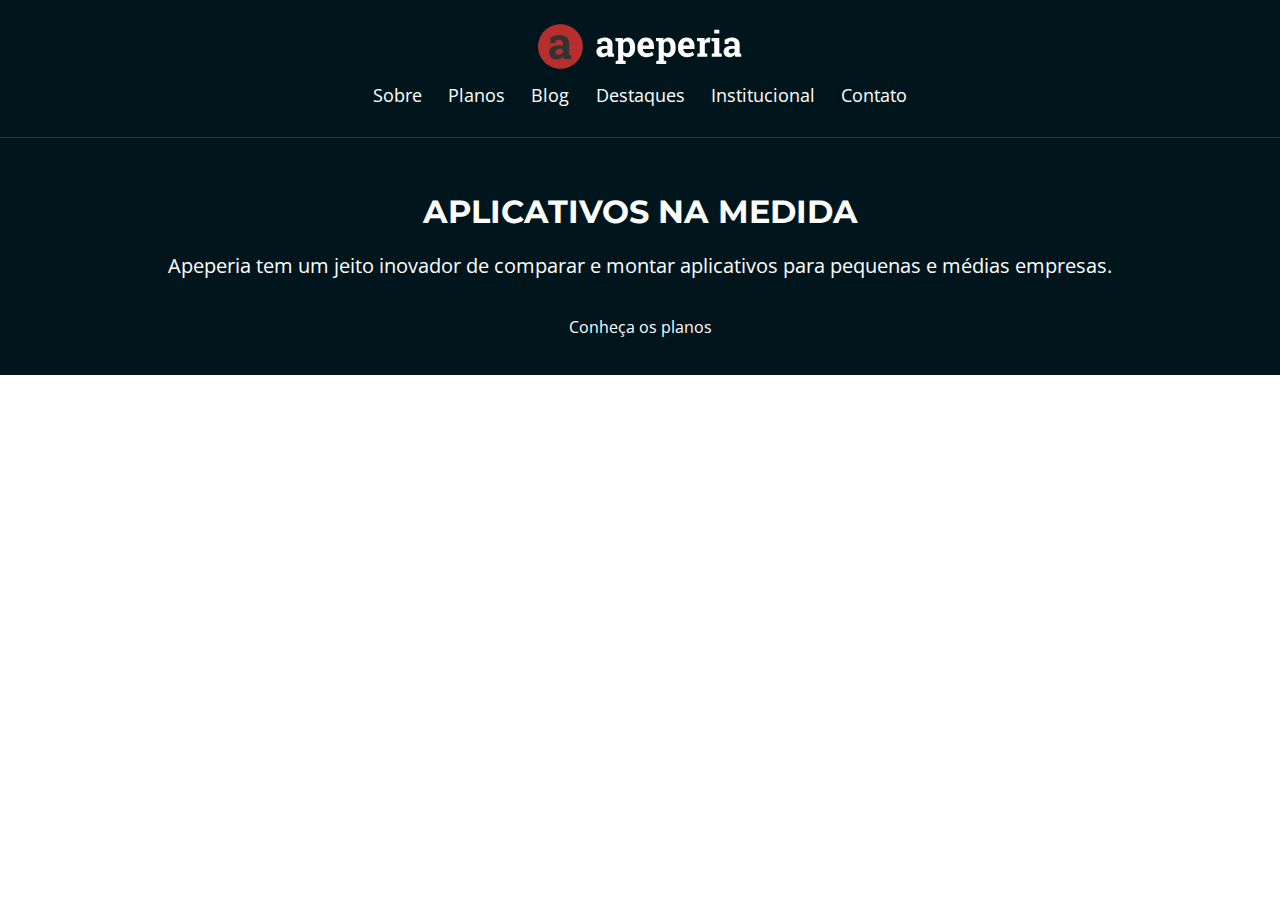
==== Formação Front-End/Layouts Responsivos/index.html @ 08cbea0d "Ferramentas, unidades e imagens" ====
<!DOCTYPE html>
<html lang="pt-br">
<head>
    <meta charset="UTF-8">
    <meta http-equiv="X-UA-Compatible" content="IE=edge">
    <meta name="viewport" content="width=device-width, initial-scale=1.0">
    <link rel="preconnect" href="https://fonts.googleapis.com">
    <link rel="preconnect" href="https://fonts.gstatic.com" crossorigin>
    <link href="https://fonts.googleapis.com/css2?family=Montserrat:wght@300;400;700&family=Open+Sans:wght@300;400;700&display=swap" rel="stylesheet">
    
    <link rel="stylesheet" href="css/reset.css">
    
    <link rel="stylesheet" href="css/base.css">

    <link rel="stylesheet" href="css/cabecalho.css">

    <link rel="stylesheet" href="css/chamada.css">
    

    <title>Home | Apeperia</title>
</head>
<body>
    <header class="cabecalho">
        <img class="cabecalho__logo" src="img/logo-apeperia.svg" alt="Logo da Apeperia
        ">
        <nav class="cabecalho__navagacao">
            <ul>
                <li class="cabecalho__link"><a href="#">Sobre</a></li>
                <li class="cabecalho__link"><a href="#">Planos</a></li>
                <li class="cabecalho__link"><a href="#">Blog</a></li>
                <li class="cabecalho__link"><a href="#">Destaques</a></li>
                <li class="cabecalho__link"><a href="#">Institucional</a></li>
                <li class="cabecalho__link"><a href="#">Contato</a></li>
            </ul>
        </nav>
    </header>

    <main>
        <section class="chamada">
            <h1 class="chamada__titulo">Aplicativos na Medida</h1>
            <p class="chamada__texto">Apeperia tem um jeito inovador de comparar e montar aplicativos para pequenas e médias empresas.</p>
            <a class="chamada__botao" href="#">Conheça os planos</a>
        </section>
    </main>
</body>
</html>
---- Formação Front-End/Layouts Responsivos/css/base.css ----
body {
    font-family: 'Open Sans', sans-serif;
}
---- Formação Front-End/Layouts Responsivos/css/cabecalho.css ----
.cabecalho {
    color: #FFF;

    width: 100%;

    box-sizing: border-box;

    display: flex;
    flex-direction: column;
    align-items: center;

    padding-top: .75rem;
    padding-bottom: .75rem;

    border-bottom: 1px solid #103D4A;

    position: absolute;
}

.cabecalho__logo {
    margin-bottom: 1rem;
}

.cabecalho__navegacao {
    text-align: center;
}

.cabecalho__link {
    font-size: 1.1rem;

    display: inline-block;

    margin-right: .7rem;
    margin-bottom: 1.25rem;
    margin-left: .7rem;
}
---- Formação Front-End/Layouts Responsivos/css/chamada.css ----
.chamada  {
    display: flex;
    flex-direction: column;
    align-items: center;

    color: #FFF;
    text-align: center;
    
    background-color: #00161C;

    padding-top: 12.25rem;
    padding-bottom: 2.5rem;
}

.chamada__titulo {
    font-family: 'Montserrat', serif;
    font-size: 2rem;
    font-weight: 700;
    text-transform: uppercase;

    margin-bottom: 1.5rem;
}

.chamada__texto {
    font-size: 1.25rem;
    line-height: normal;

    margin: 0 auto 2.5rem;
}

.chamada__botao {
    width: 100%;
}
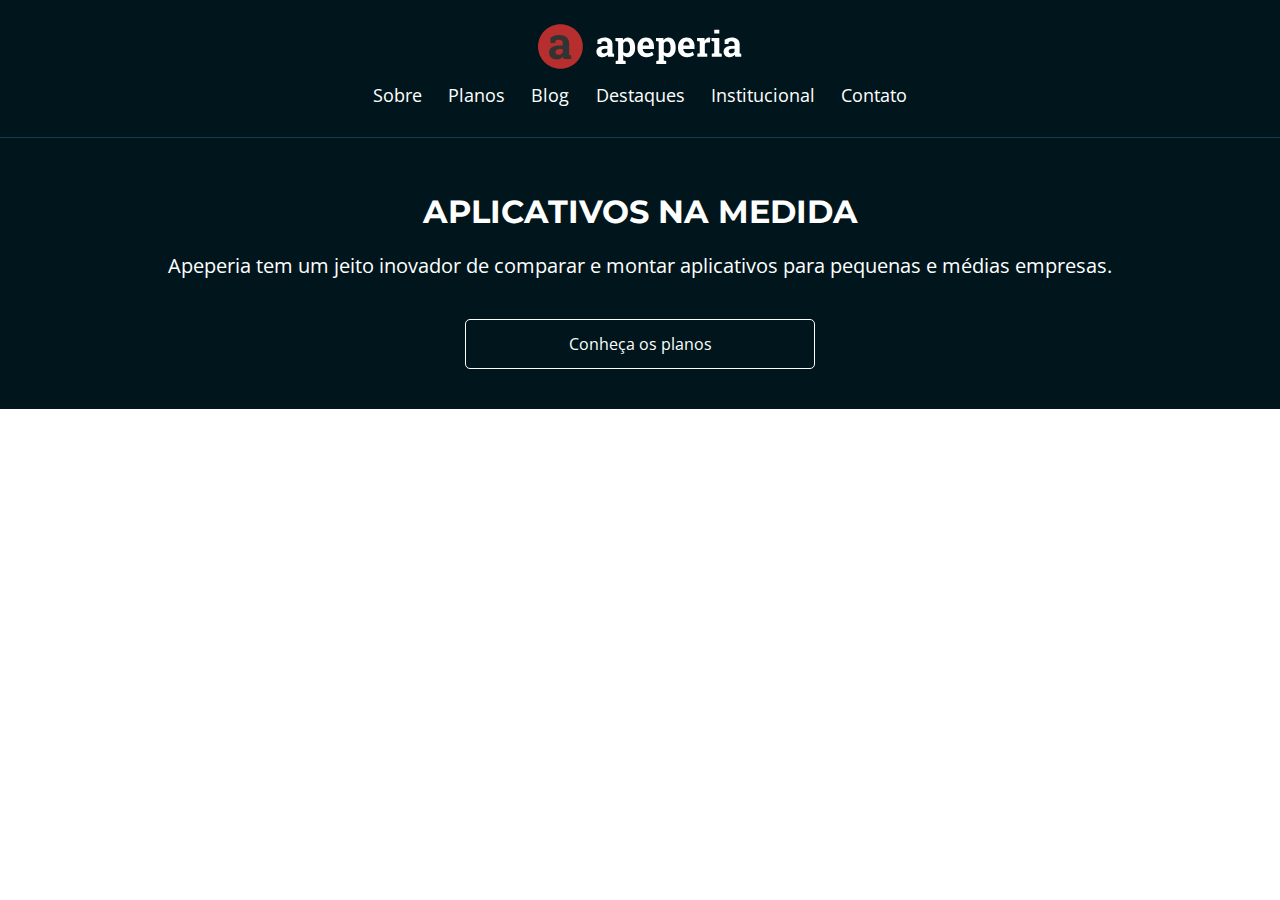
==== commit 916f6c3c: "Layout mobile e variáveis CSS" ====
--- a/Formação Front-End/Layouts Responsivos/index.html
+++ b/Formação Front-End/Layouts Responsivos/index.html
@@ -20,10 +20,10 @@
     <title>Home | Apeperia</title>
 </head>
 <body>
-    <header class="cabecalho">
+    <header class="cabecalho container">
         <img class="cabecalho__logo" src="img/logo-apeperia.svg" alt="Logo da Apeperia
         ">
-        <nav class="cabecalho__navagacao">
+        <nav class="cabecalho__navegacao">
             <ul>
                 <li class="cabecalho__link"><a href="#">Sobre</a></li>
                 <li class="cabecalho__link"><a href="#">Planos</a></li>
@@ -36,10 +36,10 @@
     </header>
 
     <main>
-        <section class="chamada">
+        <section class="chamada container">
             <h1 class="chamada__titulo">Aplicativos na Medida</h1>
             <p class="chamada__texto">Apeperia tem um jeito inovador de comparar e montar aplicativos para pequenas e médias empresas.</p>
-            <a class="chamada__botao" href="#">Conheça os planos</a>
+            <a class="chamada__botao botao" href="#">Conheça os planos</a>
         </section>
     </main>
 </body>
--- a/Formação Front-End/Layouts Responsivos/css/base.css
+++ b/Formação Front-End/Layouts Responsivos/css/base.css
@@ -1,3 +1,43 @@
+:root {
+    --branco: #FFF;
+    --azul-claro: #DFE3E5;
+    --vermelho-forte: #B72E2E;
+    --cinza-escuro: #4F4C4C;
+    --cinza-claro: #F7F4F4;
+    --cinza-medio: #D9D9D9;
+        
+    --fonte-link: #0084FF;
+    --fonte-cinza: #666;
+    --borda-cabecalho-mobile: #103D4A;
+    --bg-rodape: #333;
+    --bg-chamada-mobile: #00161C;
+
+    --planos-cartao-start: #56CCF2;
+    --planos-cartao-ultra: #B04CD9;
+    --planos-cartao-mega: #E33B3B;
+
+    --montserrat: 'Montserrat', sans-serif;
+    --opensans: 'Open Sans', sans-serif;
+}
+
+
+
 body {
-    font-family: 'Open Sans', sans-serif;
+    font-family: var(--opensans);
+}
+
+.container {
+    padding-right: 6%;
+    padding-left: 6%;
+}
+
+.botao {
+    border: 1px solid var(--branco);
+    border-radius: 5px;
+    box-sizing: border-box;
+    display: block;
+    max-width: 350px;
+    padding: 1rem 2rem;
+    text-align: center;
+    width: 100%;
 }--- a/Formação Front-End/Layouts Responsivos/css/cabecalho.css
+++ b/Formação Front-End/Layouts Responsivos/css/cabecalho.css
@@ -1,5 +1,5 @@
 .cabecalho {
-    color: #FFF;
+    color: var(--branco);
 
     width: 100%;
 
@@ -23,6 +23,7 @@
 
 .cabecalho__navegacao {
     text-align: center;
+    
 }
 
 .cabecalho__link {
--- a/Formação Front-End/Layouts Responsivos/css/chamada.css
+++ b/Formação Front-End/Layouts Responsivos/css/chamada.css
@@ -3,17 +3,17 @@
     flex-direction: column;
     align-items: center;
 
-    color: #FFF;
+    color: var(--branco);
     text-align: center;
     
-    background-color: #00161C;
+    background-color: var(--bg-chamada-mobile);
 
     padding-top: 12.25rem;
     padding-bottom: 2.5rem;
 }
 
 .chamada__titulo {
-    font-family: 'Montserrat', serif;
+    font-family: var(--montserrat);
     font-size: 2rem;
     font-weight: 700;
     text-transform: uppercase;
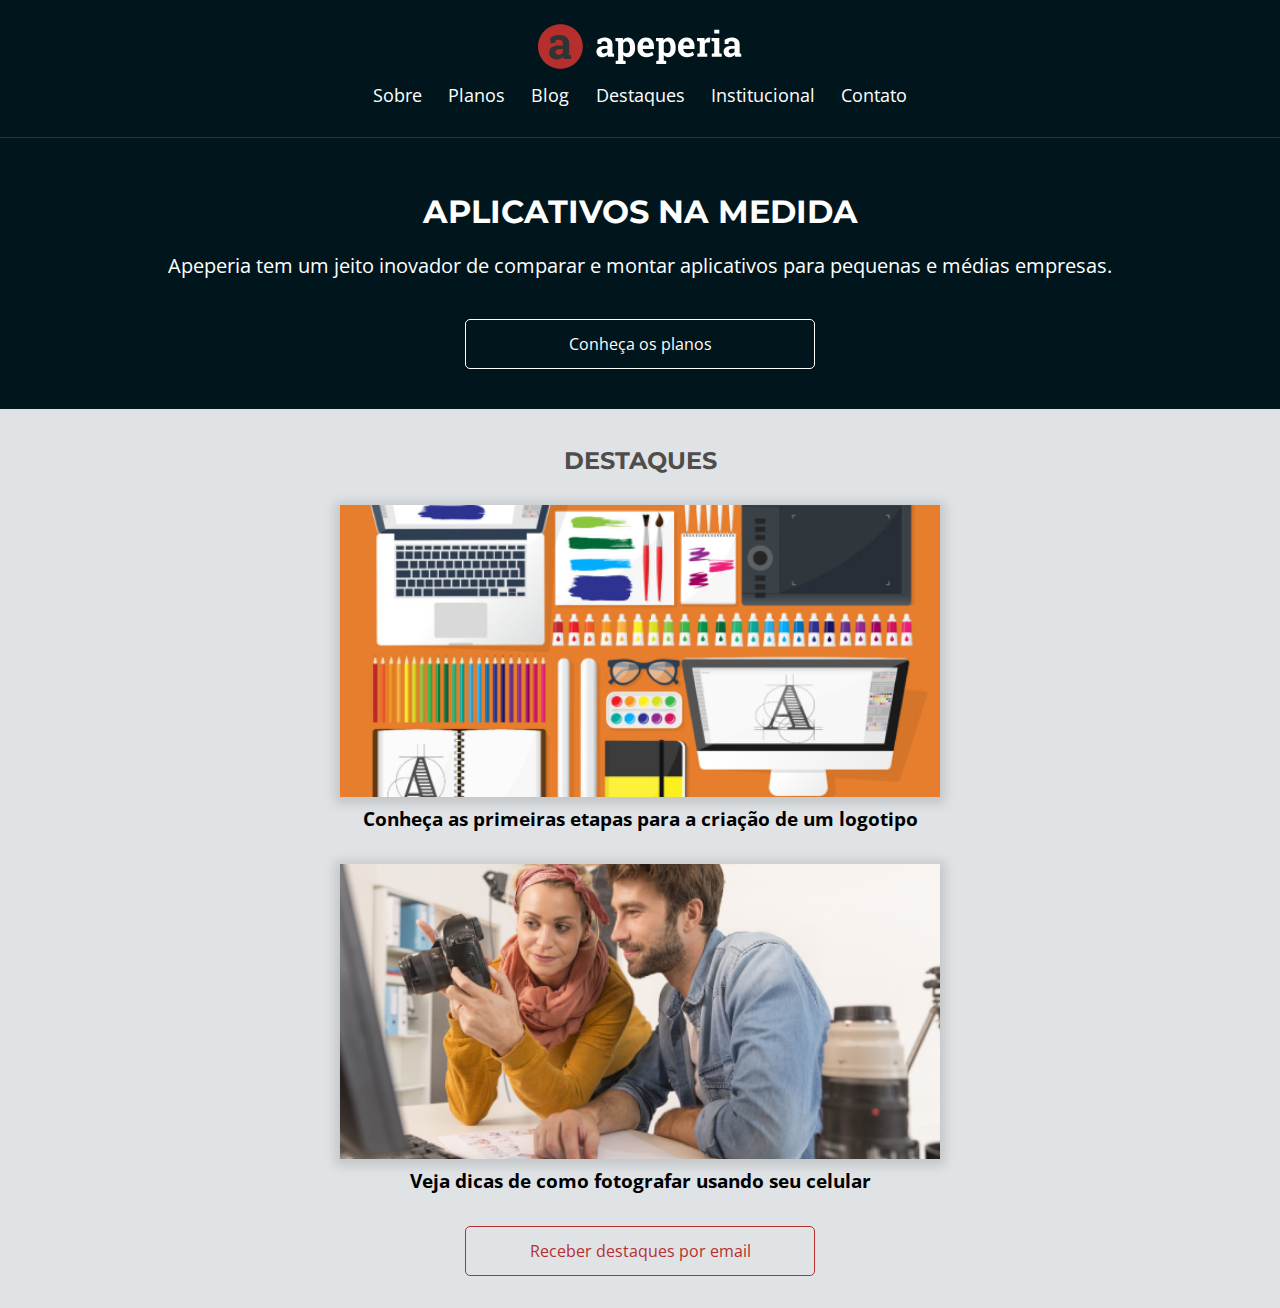
==== commit 6a30f15c: "Particularidades de telas" ====
--- a/Formação Front-End/Layouts Responsivos/index.html
+++ b/Formação Front-End/Layouts Responsivos/index.html
@@ -15,6 +15,8 @@
     <link rel="stylesheet" href="css/cabecalho.css">
 
     <link rel="stylesheet" href="css/chamada.css">
+
+    <link rel="stylesheet" href="css/destaques.css">
     
 
     <title>Home | Apeperia</title>
@@ -41,6 +43,22 @@
             <p class="chamada__texto">Apeperia tem um jeito inovador de comparar e montar aplicativos para pequenas e médias empresas.</p>
             <a class="chamada__botao botao" href="#">Conheça os planos</a>
         </section>
+
+        <section class="destaques container">
+            <h2 class="destaques__titulo">Destaques</h2>
+            <a href="#">
+                <figure class="destaques__painel">
+                    <img src="img/comecando-criar-logotipo.png" alt="Painel do post sobre criação de logotipo" class="destaques__painel-imagem">
+                    <figcaption class="destaques__painel-texto">Conheça as primeiras etapas para a criação de um logotipo</figcaption>
+                </figure>
+            </a>
+            <a href="#">
+                <figure class="destaques__painel">
+                    <img src="img/dicas-fotografia.png" alt="Painel do post sobre fotografia com celular" class="destaques__painel-imagem">
+                    <figcaption class="destaques__painel-texto">Veja dicas de como fotografar usando seu celular</figcaption>
+                </figure>
+            </a><a href="#" class="destaques__botao botao">Receber destaques por email</a>
+        </section>
     </main>
 </body>
 </html>--- a/Formação Front-End/Layouts Responsivos/css/destaques.css
+++ b/Formação Front-End/Layouts Responsivos/css/destaques.css
@@ -0,0 +1,43 @@
+.destaques {
+    background-color: var(--azul-claro);
+    padding-top: 2.5rem;
+    padding-bottom: 2rem;
+}
+
+.destaques__titulo {
+    color: var(--cinza-escuro);
+    font-family: var(--montserrat);
+    font-size: 1.5rem;
+    font-weight: 700;
+    margin-bottom: 2rem;
+    text-transform: uppercase;
+    text-align: center;
+}
+
+.destaques__painel {
+    display: flex;
+    flex-direction: column;
+    align-items: center;
+    margin-bottom: 2rem;
+}
+
+.destaques__painel-imagem {
+    box-shadow: 0px 2px 10px 5px #00000020;
+    margin-bottom: .5rem;
+    max-width: 600px;
+    width: 100vw;
+}
+
+.destaques__painel-texto {
+    font-weight: 700;
+    font-size: 1.2rem;
+    line-height: normal;
+
+}
+
+.destaques__botao {
+    border-color: var(--vermelho-forte);
+    color: var(--vermelho-forte);
+    margin: 0 auto;
+
+}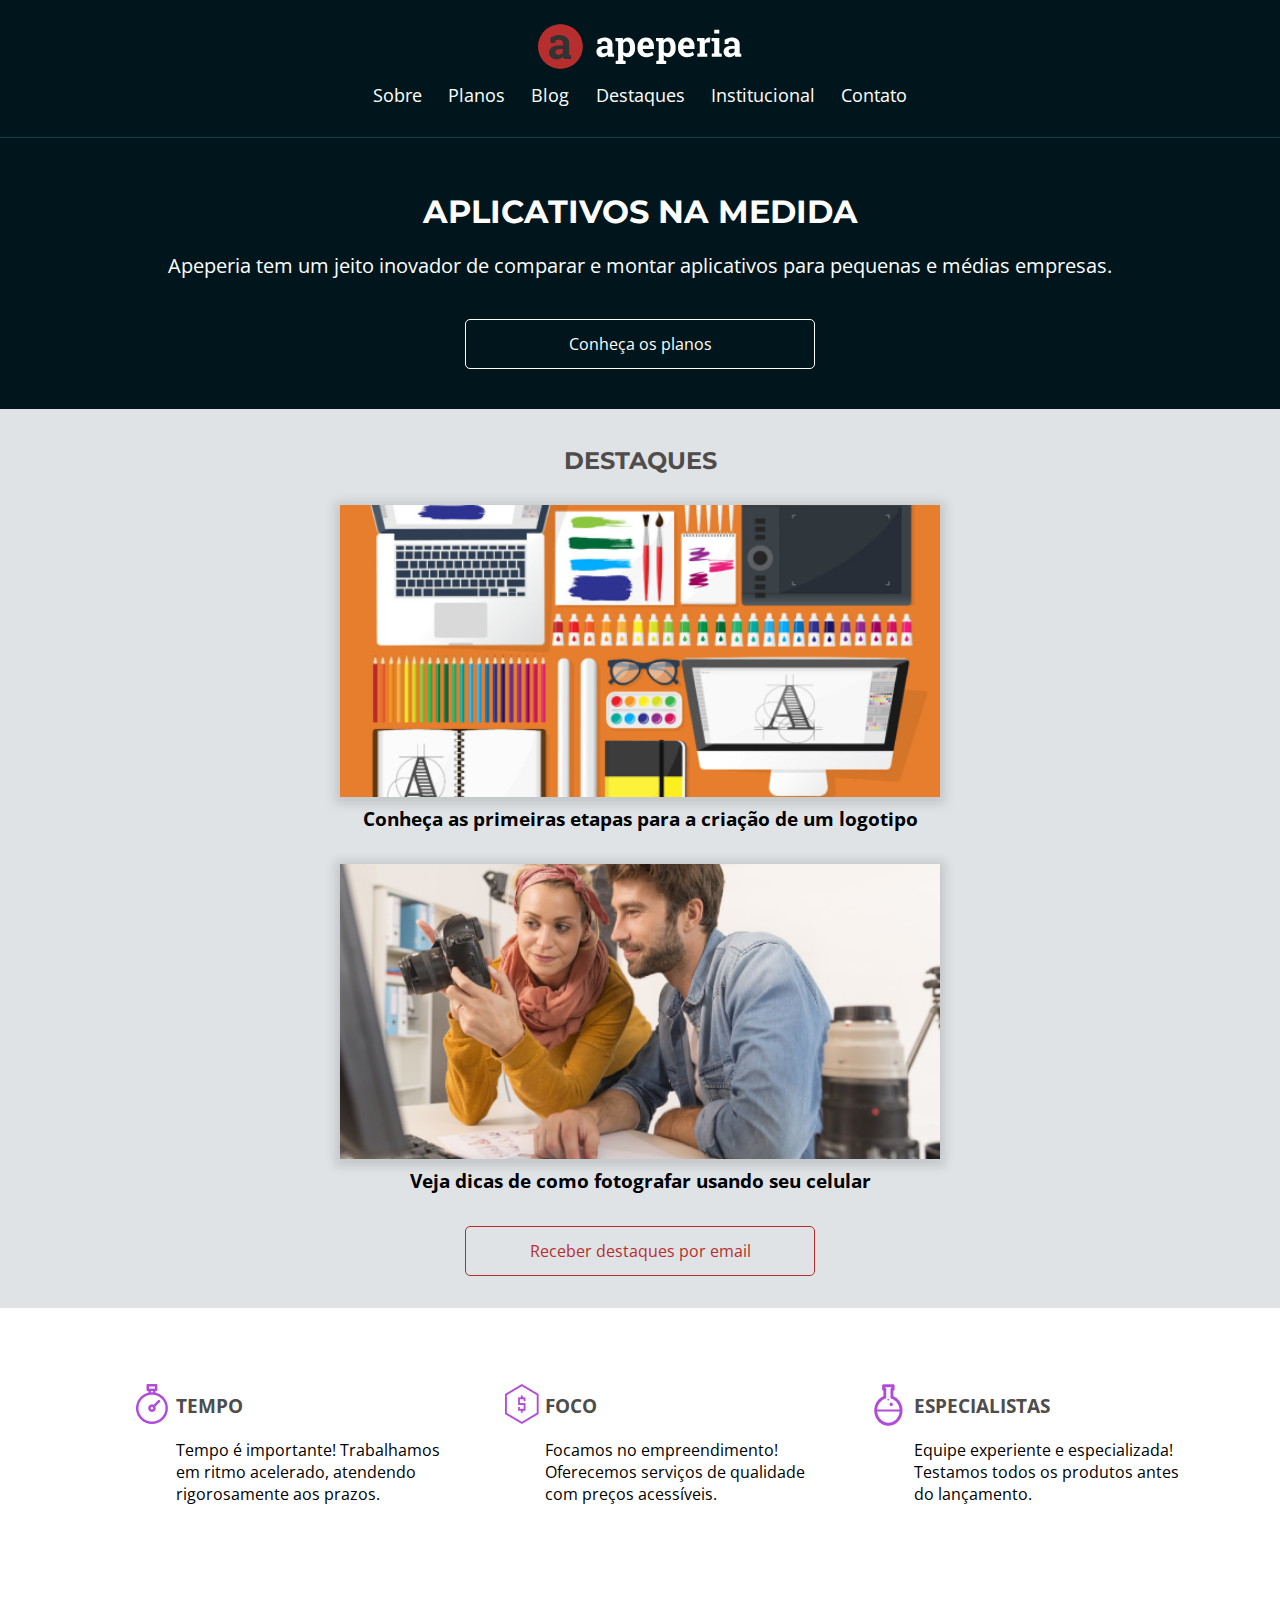
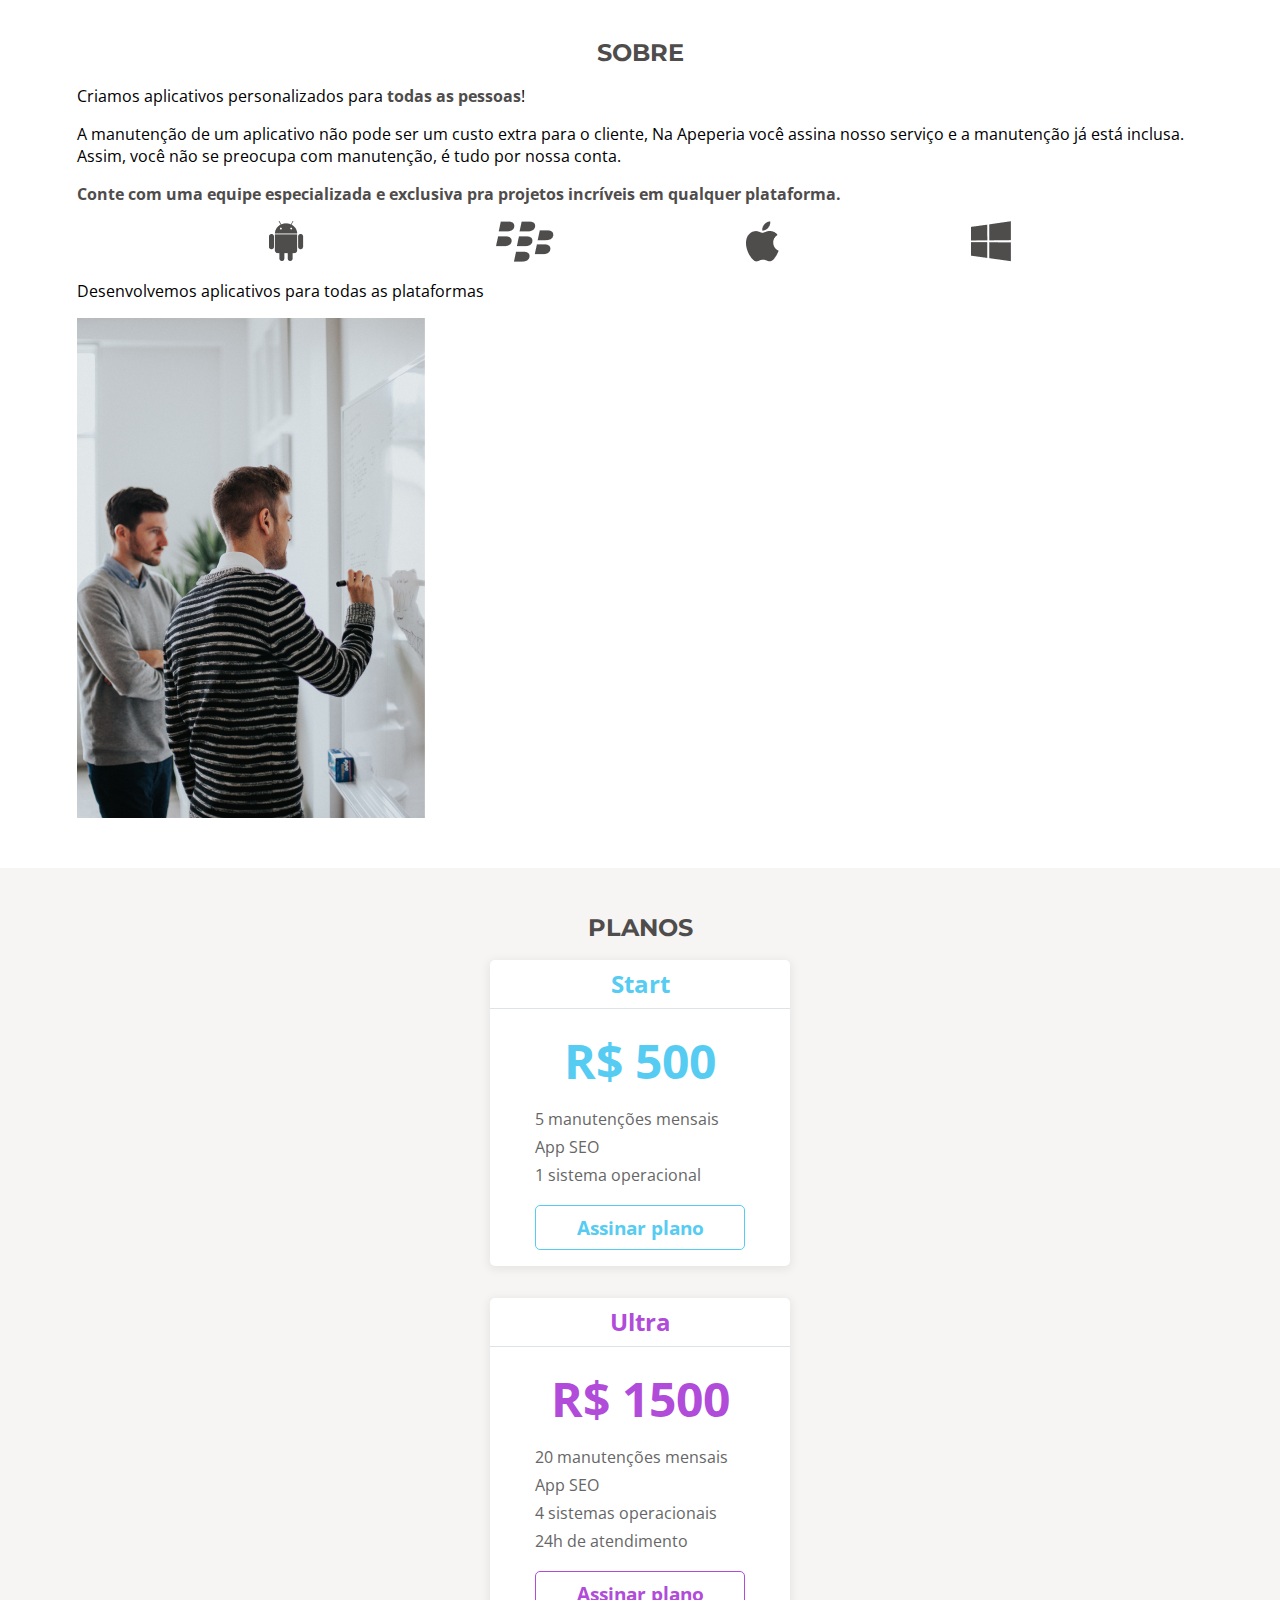
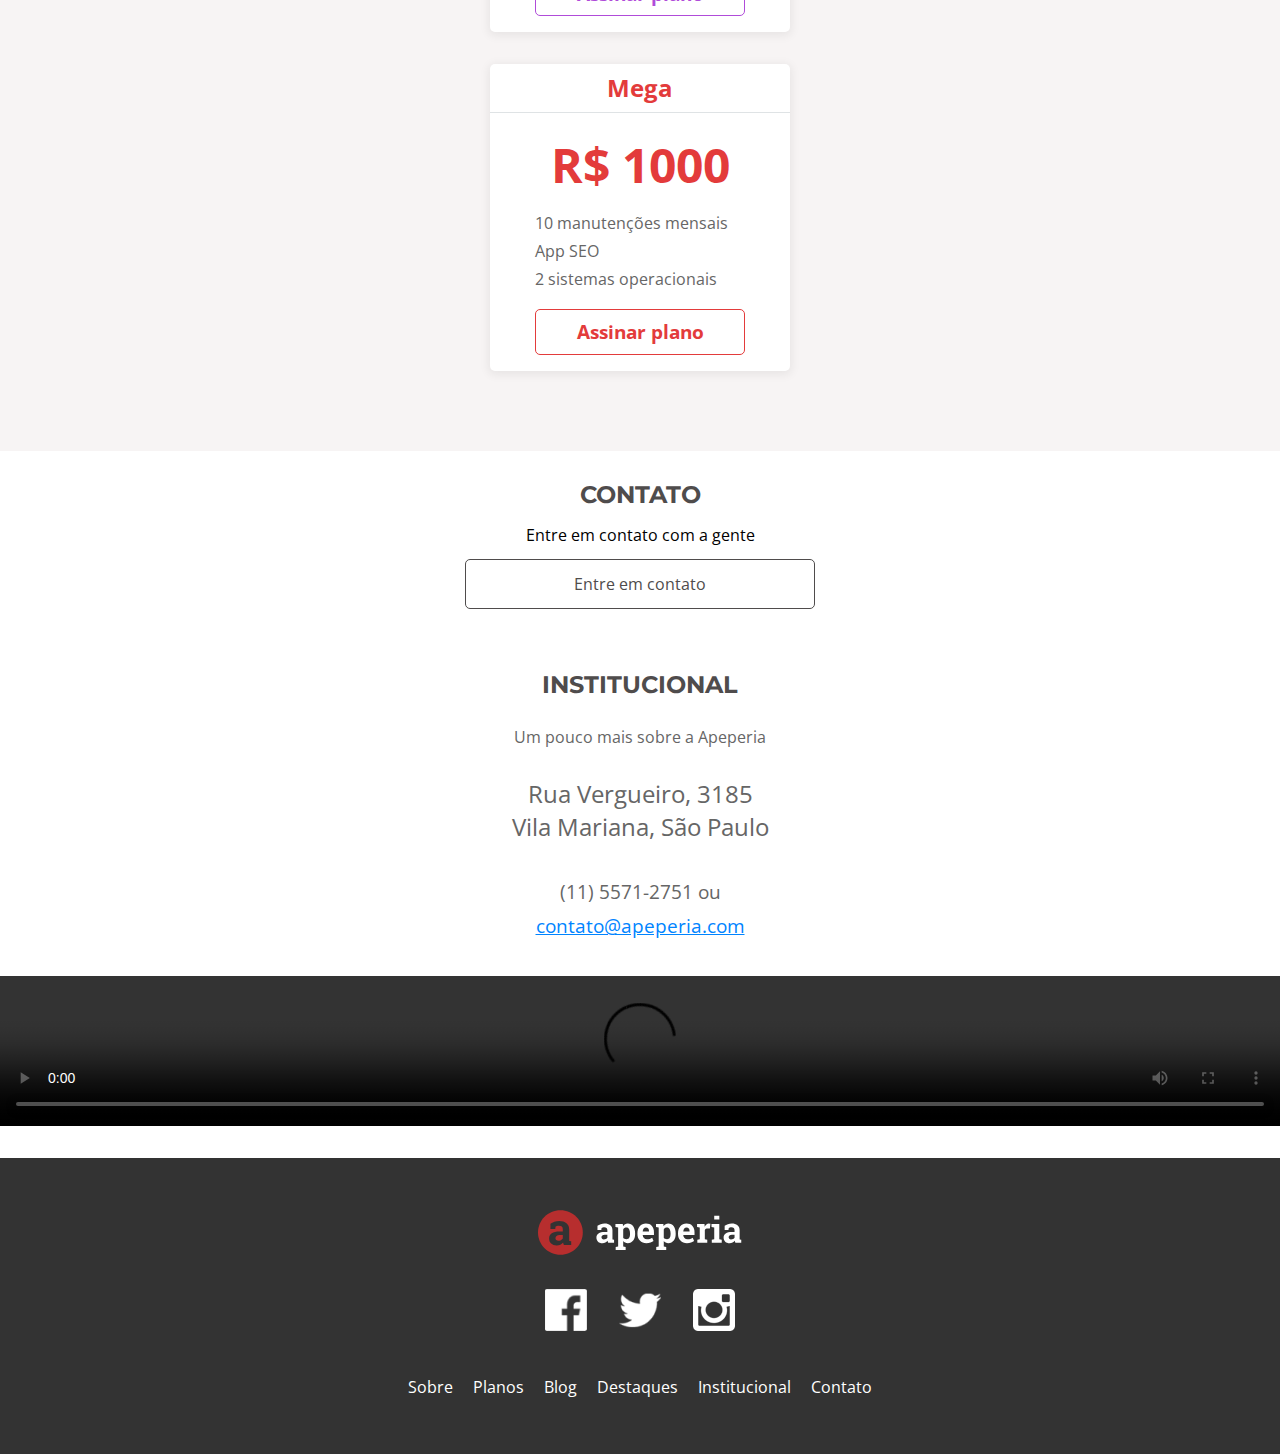
==== commit f68e089e: "Trabalhando a semântica HTML" ====
--- a/Formação Front-End/Layouts Responsivos/index.html
+++ b/Formação Front-End/Layouts Responsivos/index.html
@@ -17,6 +17,18 @@
     <link rel="stylesheet" href="css/chamada.css">
 
     <link rel="stylesheet" href="css/destaques.css">
+
+    <link rel="stylesheet" href="css/diferenciais.css">
+
+    <link rel="stylesheet" href="css/sobre.css">
+
+    <link rel="stylesheet" href="css/planos.css">
+
+    <link rel="stylesheet" href="css/contato.css">
+
+    <link rel="stylesheet" href="css/institucional.css">
+
+    <link rel="stylesheet" href="css/rodape.css">
     
 
     <title>Home | Apeperia</title>
@@ -59,6 +71,120 @@
                 </figure>
             </a><a href="#" class="destaques__botao botao">Receber destaques por email</a>
         </section>
+
+        <section class="diferenciais container">
+            <ul class="diferenciais__lista">
+                <li class="diferenciais__item diferenciais__item--tempo">
+                    <h2 class="item__titulo">Tempo</h2>
+                    <p class="item__texto">Tempo é importante! Trabalhamos em ritmo acelerado, atendendo rigorosamente aos prazos.</p>
+                </li>
+                <li class="diferenciais__item diferenciais__item--foco">
+                    <h2 class="item__titulo">Foco</h2>
+                    <p class="item__texto">Focamos no empreendimento! Oferecemos serviços de qualidade com preços acessíveis.</p>
+                </li>
+                <li class="diferenciais__item diferenciais__item--especialistas">
+                    <h2 class="item__titulo">Especialistas</h2>
+                    <p class="item__texto">Equipe experiente e especializada! Testamos todos os produtos antes do lançamento.</p>
+                </li>
+            </ul>
+        </section>
+
+        <section class="sobre container">
+            <div class="sobre__conteudo">
+                <h2 class="sobre__titulo">Sobre</h2>
+                <p class="sobre__texto">Criamos aplicativos personalizados para <strong class="sobre__texto--destaque">todas as pessoas</strong>!</p>
+                <p class="sobre__texto">
+                    A manutenção de um aplicativo não pode ser um custo extra para o cliente, Na Apeperia você assina nosso serviço e a manutenção já está inclusa. Assim, você não se preocupa com manutenção, é tudo por nossa conta.
+                </p>
+                <p class="sobre__texto sobre__texto--destaque sobre__texto--divisao">
+                    Conte com uma equipe especializada e exclusiva pra projetos incríveis em qualquer plataforma.
+                </p>
+                <ul class="sobre__plataformas">
+                    <li><img src="img/android.png" alt="Ícone do Android"></li>
+                    <li><img src="img/blackberry.png" alt="Ícone da Blackberry"></li>
+                    <li><img src="img/apple.png" alt="Ícone da Apple"></li>
+                    <li><img src="img/windowsphone.png" alt="Ícone da Microsoft"></li>
+                </ul>
+                <p class="sobre__texto">Desenvolvemos aplicativos para todas as plataformas</p>
+            </div>
+            <img src="img/sobre-apeperia.png" alt="Sobre a Apeperia" class="sobre__imagem">
+        </section>
+
+        <section class="planos container">
+            <h2 class="planos__titulo">Planos</h2>
+            <ul class="planos__cartoes">
+                <li class="cartao cartao--start">
+                    <h3 class="cartao__titulo">Start</h3>
+                    <article class="cartao__conteudo">
+                        <p class="cartao__preco"><em>R$ 500</em></p>
+                        <p class="cartao__texto">5 manutenções mensais</p>
+                        <p class="cartao__texto">App SEO</p>
+                        <p class="cartao__texto">1 sistema operacional</p>
+                        <a href="plano.html" class="cartao__botao cartao__botao--start botao">Assinar plano</a>
+                    </article>
+                </li>
+                <li class="cartao cartao--ultra">
+                    <h3 class="cartao__titulo">Ultra</h3>
+                    <article class="cartao__conteudo">
+                        <p class="cartao__preco"><em>R$ 1500</em></p>
+                        <p class="cartao__texto">20 manutenções mensais</p>
+                        <p class="cartao__texto">App SEO</p>
+                        <p class="cartao__texto">4 sistemas operacionais</p>
+                        <p class="cartao__texto">24h de atendimento</p>
+                        <a href="" class="cartao__botao cartao__botao--ultra botao">Assinar plano</a>
+                    </article>
+                </li>
+                <li class="cartao cartao--mega">
+                    <h3 class="cartao__titulo">Mega</h3>
+                    <p class="cartao__preco"><em>R$ 1000</em></p>
+                    <article class="cartao__conteudo">
+                        <p class="cartao__texto">10 manutenções mensais</p>
+                        <p class="cartao__texto">App SEO</p>
+                        <p class="cartao__texto">2 sistemas operacionais</p>
+                        <a href="" class="cartao__botao cartao__botao--mega botao">Assinar plano</a>
+                    </article>
+                </li>
+            </ul>
+        </section>
+
+        <section class="contato container">
+            <h2 class="contato__titulo">Contato</h2>
+            <p>Entre em contato com a gente</p>
+            <a href="contato.html" class="contato__botao botao">Entre em contato</a>
+        </section>
+
+        <section class="institucional container">
+            <h2 class="institucional__titulo">Institucional</h2>
+            <p class="institucional__descricao">Um pouco mais sobre a Apeperia</p>
+            <address class="institucional__endereco">
+                Rua Vergueiro, 3185</br>
+                Vila Mariana, São Paulo
+                <article class="institucional__contato">
+                    <p><a href="tel:+5521123456789" class="institucional__contato-telefone">(11) 5571-2751</a> ou <a href="mailto:teste@teste.com" class="institucional__contato-email">contato@apeperia.com</a></p>
+                </article>
+            </address>
+
+            <video class="institucional__video" src="img/formacao-java.mp4" controls></video>
+        </section>
     </main>
+
+    <footer class="rodape container">
+        <img src="img/logo-apeperia.svg" alt="Logo da Apeperia" class="rodape__logo">
+        <ul class="rodape__social">
+            <li><a href="#" class="rodape__midia"><img src="img/facebook.png" alt="Icone do facebook"></a></li>
+            <li><a href="#" class="rodape__midia"><img src="img/twitter.png" alt="Icone do twitter"></a></li>
+            <li><a href="#" class="rodape__midia"><img src="img/instagram.png" alt="Icone do instagram"></a></li>
+        </ul>
+        <nav>
+            <ul class="rodape__navegacao">
+                <li class="rodape__link"><a href="#"></a>Sobre</li>
+                <li class="rodape__link"><a href="#"></a>Planos</li>
+                <li class="rodape__link"><a href="#"></a>Blog</li>
+                <li class="rodape__link"><a href="#"></a>Destaques</li>
+                <li class="rodape__link"><a href="#"></a>Institucional</li>
+                <li class="rodape__link"><a href="3"></a>Contato</li>
+            </ul>
+        </nav>
+    </footer>
 </body>
 </html>--- a/Formação Front-End/Layouts Responsivos/css/diferenciais.css
+++ b/Formação Front-End/Layouts Responsivos/css/diferenciais.css
@@ -0,0 +1,47 @@
+.diferenciais {
+    padding-top: 3.5rem;
+    padding-bottom: 3.5rem;
+}
+
+.diferenciais__lista {
+    display: flex;
+    flex-wrap: wrap;
+    justify-content: space-evenly;
+}
+
+.diferenciais__item {
+    max-width: 350px;
+
+    box-sizing: border-box;
+
+    background-repeat: no-repeat;
+    background-position: top 1.25rem left 2.5rem;
+
+    padding: 2rem 0 2rem 5rem;
+}
+
+.diferenciais__item--tempo {
+    background-image: url(../img/icone-relogio.png);
+
+}
+
+.diferenciais__item--foco {
+    background-image: url(../img/icone-dinheiro.png);
+}
+
+.diferenciais__item--especialistas {
+    background-image: url(../img/icone-quimica.png);
+}
+
+.item__titulo {
+    color: var(--cinza-escuro);
+    font-weight: 700;
+    font-size: 1.2rem;
+    text-transform: uppercase;
+
+    margin-bottom: 1.5rem;
+}
+
+.item__texto {
+    line-height: normal;
+}--- a/Formação Front-End/Layouts Responsivos/css/sobre.css
+++ b/Formação Front-End/Layouts Responsivos/css/sobre.css
@@ -0,0 +1,34 @@
+.sobre {
+    padding-top: 3rem;
+    padding-bottom: 3rem;
+}
+
+.sobre__titulo {
+    color: var(--cinza-escuro);
+    font-weight: 700;
+    font-size: 1.5rem;
+    font-family: var(--montserrat);
+    text-transform: uppercase;
+    text-align: center;
+
+    margin-bottom: 1.25rem;
+}
+
+.sobre__texto {
+    line-height: normal;
+
+    margin-bottom: 1rem;
+}
+
+.sobre__texto--destaque {
+    color: var(--cinza-escuro);
+    font-weight: 700;
+}
+
+.sobre__plataformas {
+    display: flex;
+    flex-wrap: wrap;
+    justify-content: space-evenly;
+
+    margin-bottom: 1rem;
+}--- a/Formação Front-End/Layouts Responsivos/css/planos.css
+++ b/Formação Front-End/Layouts Responsivos/css/planos.css
@@ -0,0 +1,106 @@
+.planos {
+    background-color: var(--cinza-claro);
+    
+    padding-top: 3rem;
+    padding-bottom: 3rem;
+}
+
+.planos__titulo {
+    color: var(--cinza-escuro);
+    font-weight: 700;
+    font-size: 1.5rem;
+    font-family: var(--montserrat);
+    text-transform: uppercase;
+    text-align: center;
+
+    margin-bottom: 1.25rem;
+}
+
+.planos__cartoes {
+    display: flex;
+    flex-direction: column;
+    align-items: center;
+}
+
+.cartao {
+    display: flex;
+    flex-direction: column;
+
+    background-color: var(--branco);
+
+    width: 100%;
+    max-width: 300px;
+
+    margin-bottom: 2rem;
+
+    border-radius: 5px;
+    box-shadow: 0 2px 10px 2px #00000010;
+}
+
+.cartao__titulo {
+    font-weight: 700;
+    font-size: 1.5rem;
+    text-align: center;
+
+    padding: .75rem 0;
+
+    margin-bottom: .5rem;
+
+    border-bottom: 1px solid var(--azul-claro);
+}
+
+.cartao__conteudo {
+    padding: 0 15%;
+}
+
+.cartao__preco {
+    font-weight: 700;
+    font-size: 3rem;
+    text-align: center;
+
+    margin-top: 1.25rem;
+    margin-bottom: 1.25rem;
+}
+
+.cartao__texto {
+    color: var(--fonte-cinza);
+    line-height: 28px;
+}
+
+.cartao__botao {
+    font-size: 1.2rem;
+    font-weight: 700;
+
+    width: 100%;
+
+    align-self: center;
+
+    padding: .75rem 2rem;
+
+    margin-top: 1rem;
+    margin-bottom: 1rem;
+}
+
+.cartao--start {
+    color: var(--planos-cartao-start);
+}
+
+.cartao--ultra {
+    color: var(--planos-cartao-ultra);
+}
+
+.cartao--mega {
+    color: var(--planos-cartao-mega);
+}
+
+.cartao__botao--start {
+    border-color: var(--planos-cartao-start);
+}
+
+.cartao__botao--ultra {
+    border-color: var(--planos-cartao-ultra);
+}
+
+.cartao__botao--mega {
+    border-color: var(--planos-cartao-mega);
+}--- a/Formação Front-End/Layouts Responsivos/css/contato.css
+++ b/Formação Front-End/Layouts Responsivos/css/contato.css
@@ -0,0 +1,29 @@
+.contato {
+    display: flex;
+    flex-direction: column;
+    align-items: center;
+
+    text-align: center;
+
+    padding-top: 2rem;
+    padding-bottom: 2rem;
+}
+
+.contato__titulo {
+    color: var(--cinza-escuro);
+    font-weight: 700;
+    font-size: 1.5rem;
+    font-family: var(--montserrat);
+    text-transform: uppercase;
+    text-align: center;
+
+    margin-bottom: 1.25rem;
+}
+
+.contato__botao {
+    color: var(--cinza-escuro);
+
+    border-color: var(--cinza-escuro);
+
+    margin-top: 1rem;
+}--- a/Formação Front-End/Layouts Responsivos/css/institucional.css
+++ b/Formação Front-End/Layouts Responsivos/css/institucional.css
@@ -0,0 +1,54 @@
+.institucional {
+    display: flex;
+    flex-direction: column;
+    align-items: center;
+
+    color: var(--fonte-cinza);
+    text-align: center;
+
+    padding-top: 2rem;
+    padding-bottom: 2rem;
+}
+
+.institucional__titulo {
+    color: var(--cinza-escuro);
+    font-weight: 700;
+    font-size: 1.5rem;
+    font-family: var(--montserrat);
+    text-transform: uppercase;
+    text-align: center;
+
+    margin-bottom: 2rem;
+}
+
+.institucional__descricao {
+    margin-bottom: 2rem;
+}
+
+.institucional__endereco {
+    font-size: 1.5rem;
+    line-height: normal;
+
+    margin-bottom: 2rem;
+}
+
+.institucional__contato {
+    font-size: 1.2rem;
+    line-height: 1.8;
+
+    margin-top: 2rem;
+}
+
+.institucional__contato-telefone {
+    line-height: normal;
+}
+
+.institucional__contato-email {
+    color: var(--fonte-link);
+    text-decoration: underline;
+    display: block;
+}
+
+.institucional__video {
+    width: 100vw;
+}--- a/Formação Front-End/Layouts Responsivos/css/rodape.css
+++ b/Formação Front-End/Layouts Responsivos/css/rodape.css
@@ -0,0 +1,36 @@
+.rodape {
+    display: flex;
+    flex-direction: column;
+    align-items: center;
+
+    background-color: var(--bg-rodape);
+
+    padding-top: 2.5rem;
+    padding-bottom: 2rem;
+}
+
+.rodape__social {
+    display: flex;
+}
+
+.rodape__midia {
+    display: block;
+
+    width: 42px;
+    height: 42px;
+
+    margin: 2rem 1rem;
+}
+
+.rodape__navegacao {
+    color: var(--branco);
+    text-align: center;
+    line-height: 3;
+}
+
+
+.rodape__link {
+    display: inline-block;
+
+    margin: 0 .5rem .7rem;
+}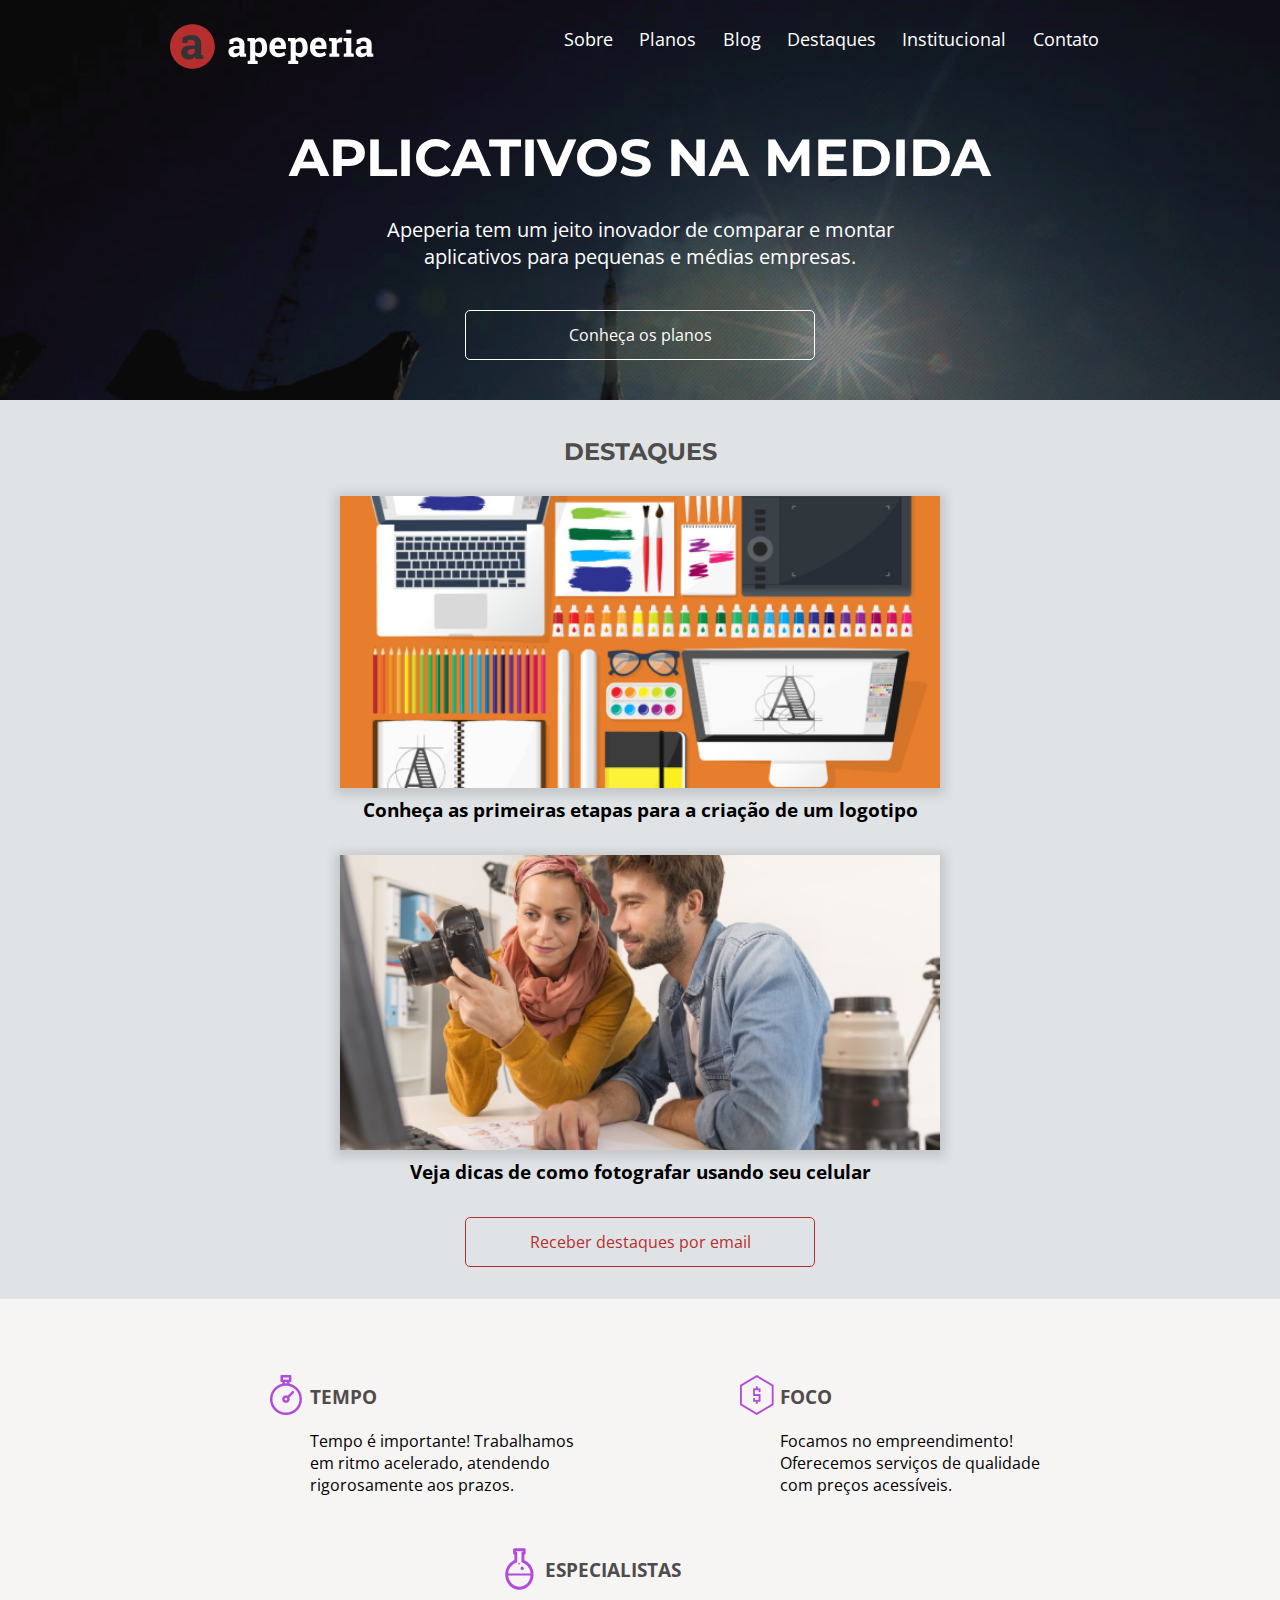
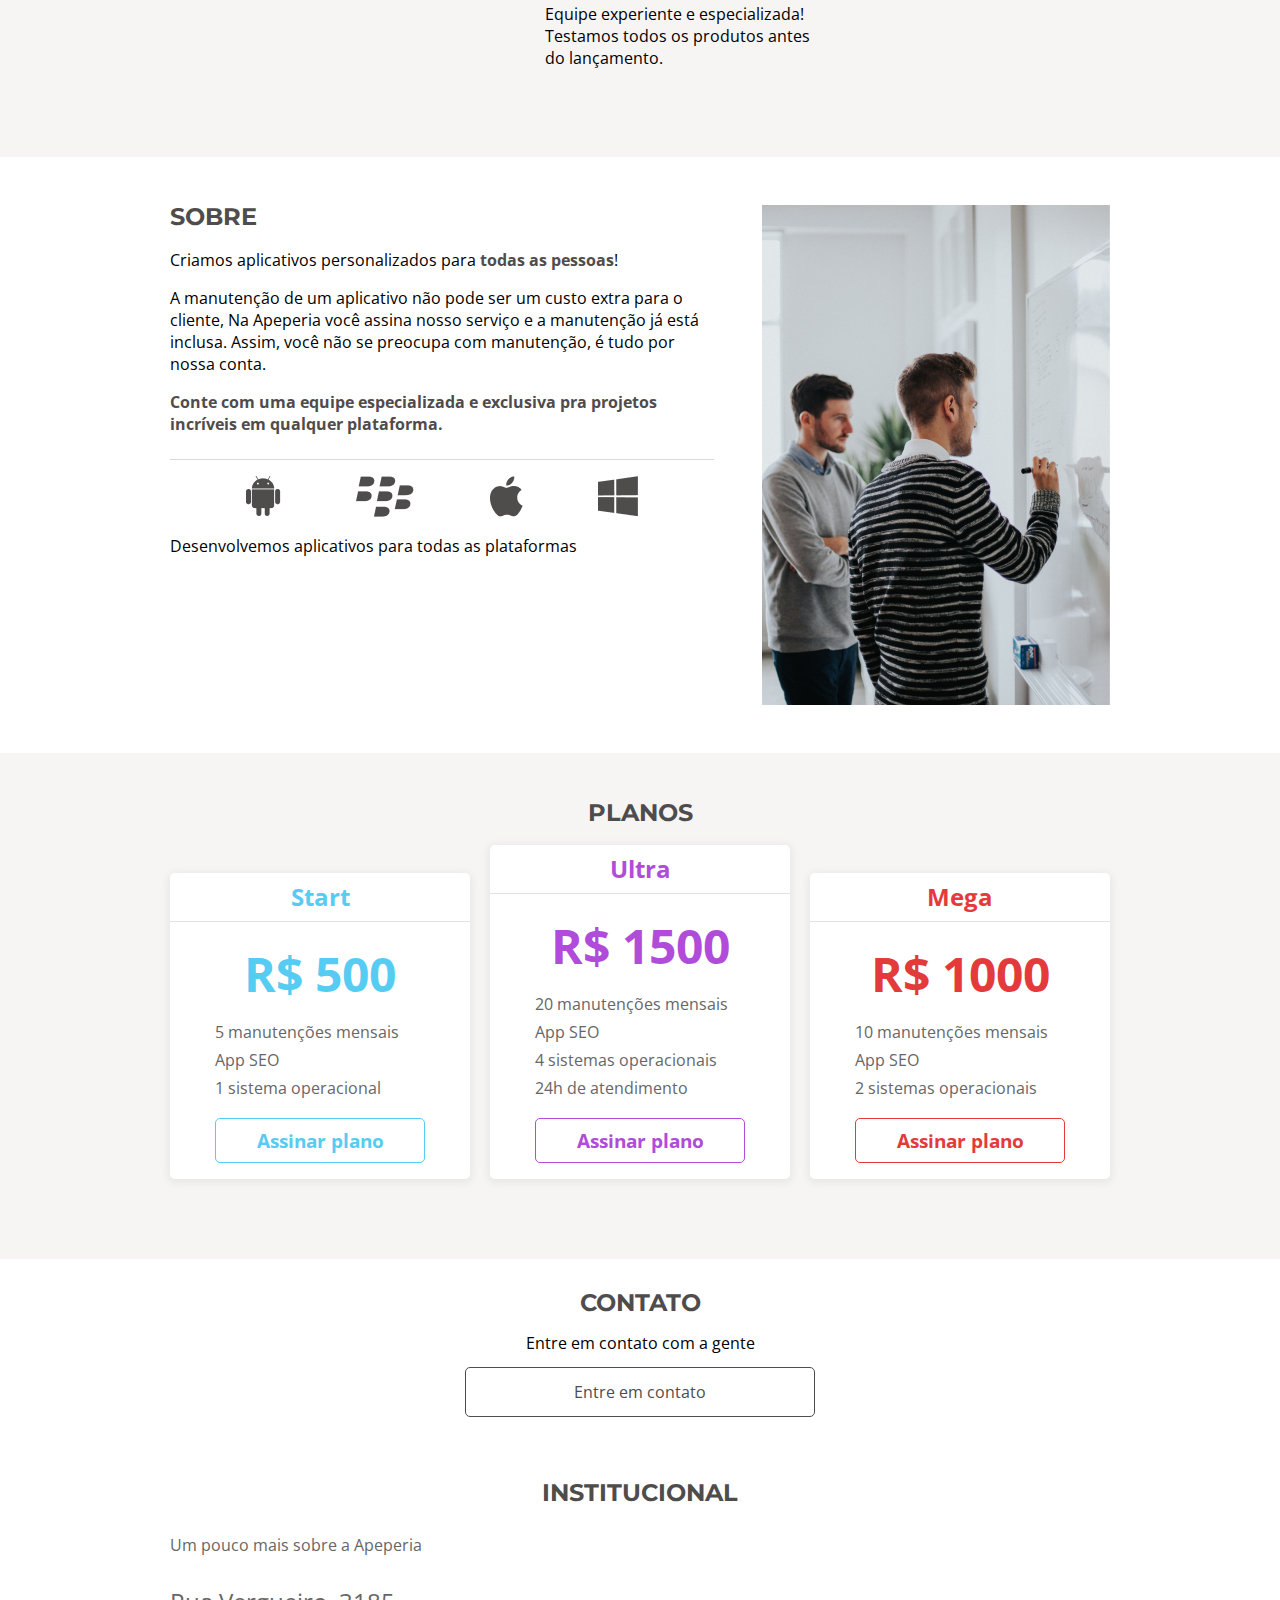
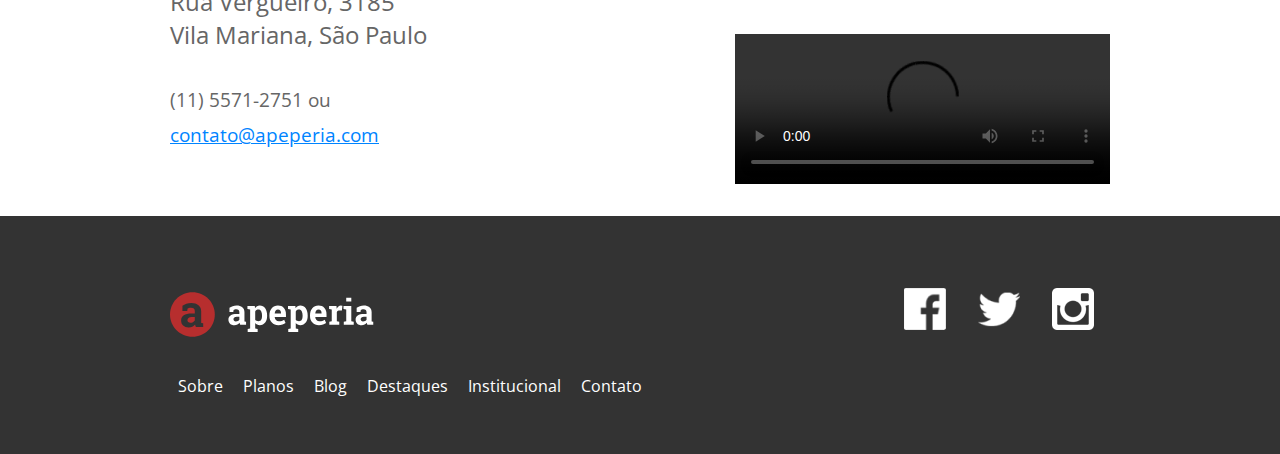
==== commit bcf22874: "Evoluindo do mobille ao desktop" ====
--- a/Formação Front-End/Layouts Responsivos/index.html
+++ b/Formação Front-End/Layouts Responsivos/index.html
@@ -155,16 +155,19 @@
 
         <section class="institucional container">
             <h2 class="institucional__titulo">Institucional</h2>
-            <p class="institucional__descricao">Um pouco mais sobre a Apeperia</p>
-            <address class="institucional__endereco">
-                Rua Vergueiro, 3185</br>
-                Vila Mariana, São Paulo
-                <article class="institucional__contato">
-                    <p><a href="tel:+5521123456789" class="institucional__contato-telefone">(11) 5571-2751</a> ou <a href="mailto:teste@teste.com" class="institucional__contato-email">contato@apeperia.com</a></p>
-                </article>
-            </address>
-
-            <video class="institucional__video" src="img/formacao-java.mp4" controls></video>
+            <div class="institucional__conteudo">
+                <div class="institucional__informacoes">
+                    <p class="institucional__descricao">Um pouco mais sobre a Apeperia</p>
+                    <address class="institucional__endereco">
+                        Rua Vergueiro, 3185</br>
+                        Vila Mariana, São Paulo
+                        <article class="institucional__contato">
+                            <p><a href="tel:+5521123456789" class="institucional__contato-telefone">(11) 5571-2751</a> ou <a href="mailto:teste@teste.com" class="institucional__contato-email">contato@apeperia.com</a></p>
+                        </article>
+                    </address>
+                </div>
+                <video class="institucional__video" src="img/formacao-java.mp4" controls></video>
+            </div>
         </section>
     </main>
 
--- a/Formação Front-End/Layouts Responsivos/css/base.css
+++ b/Formação Front-End/Layouts Responsivos/css/base.css
@@ -40,4 +40,11 @@
     padding: 1rem 2rem;
     text-align: center;
     width: 100%;
+}
+
+@media screen and (min-width: 1024px) {
+    .container {
+        padding-left: calc((100% - 940px)/2);
+        padding-right: calc((100% - 940px)/2);
+    }
 }--- a/Formação Front-End/Layouts Responsivos/css/cabecalho.css
+++ b/Formação Front-End/Layouts Responsivos/css/cabecalho.css
@@ -35,3 +35,14 @@
     margin-bottom: 1.25rem;
     margin-left: .7rem;
 }
+
+
+@media screen and (min-width: 1024px) {
+    .cabecalho {
+        flex-direction: row;
+        justify-content: space-between;
+
+        border: none;
+    }
+}
+
--- a/Formação Front-End/Layouts Responsivos/css/chamada.css
+++ b/Formação Front-End/Layouts Responsivos/css/chamada.css
@@ -31,3 +31,23 @@
 .chamada__botao {
     width: 100%;
 }
+
+@media screen and (min-width: 768px) {
+    .chamada__texto {
+        max-width: 600px;
+    }
+}
+
+@media screen and (min-width: 1024px) {
+    .chamada {
+        background-image: url(../img/bg-intro.jpg);
+        background-size: cover;
+
+        padding-top: 8.25rem;
+    }
+
+    .chamada__titulo {
+        font-size: 3.25rem;
+        margin-bottom: 2rem;
+    }
+}--- a/Formação Front-End/Layouts Responsivos/css/diferenciais.css
+++ b/Formação Front-End/Layouts Responsivos/css/diferenciais.css
@@ -44,4 +44,14 @@
 
 .item__texto {
     line-height: normal;
+}
+
+@media screen and (min-width: 1024px) {
+    .diferenciais {
+        background-color: var(--cinza-claro);
+    }
+
+    .diferenciais__lista {
+        justify-content: space-around;
+    }
 }--- a/Formação Front-End/Layouts Responsivos/css/sobre.css
+++ b/Formação Front-End/Layouts Responsivos/css/sobre.css
@@ -31,4 +31,55 @@
     justify-content: space-evenly;
 
     margin-bottom: 1rem;
+}
+
+.sobre__imagem {
+    display: none;
+}
+
+@media screen and (min-width: 1024px) {
+    .sobre {
+        display: flex;
+    }
+
+    .sobre__titulo {
+        text-align: left;
+    }
+
+    .sobre__conteudo {
+        margin-right: 3rem;
+    }
+
+    .sobre__texto--divisao {
+        border-bottom: 1px solid var(--cinza-medio);
+        padding-bottom: 1.5rem;
+    }
+
+    .sobre__imagem {
+        display: block;
+    }
+}
+
+@media screen and (min-width: 1024px) {
+    .sobre {
+        display: flex;
+    }
+
+    .sobre__conteudo {
+        margin-right: 3rem;
+    }
+
+    .sobre__titulo {
+        text-align: left;
+    }
+
+    .sobre__texto--divisao {
+        border-bottom: 1px solid var(--cinza-medio);
+
+        padding-bottom: 1.5rem;
+    }
+
+    .sobre__imagem {
+        display: block;
+    }
 }--- a/Formação Front-End/Layouts Responsivos/css/planos.css
+++ b/Formação Front-End/Layouts Responsivos/css/planos.css
@@ -103,4 +103,23 @@
 
 .cartao__botao--mega {
     border-color: var(--planos-cartao-mega);
+}
+
+@media screen and (min-width: 768px) {
+    .cartao {
+        max-width: 400px;
+    }
+    
+}
+
+@media screen and (min-width: 1024px) {
+    .planos__cartoes {
+        flex-direction: row;
+        justify-content: space-between;
+        align-items: flex-end;
+    }
+
+    .cartao {
+        max-width: 300px;
+    }
 }--- a/Formação Front-End/Layouts Responsivos/css/institucional.css
+++ b/Formação Front-End/Layouts Responsivos/css/institucional.css
@@ -51,4 +51,35 @@
 
 .institucional__video {
     width: 100vw;
+}
+
+@media screen and (min-width: 768px) {
+    .institucional__contato-email {
+        display: inline-block;
+    }
+
+    .institucional__video {
+        width: 100%;
+    }
+}
+
+@media screen and (min-width: 1024px) {
+    .institucional__conteudo {
+        width: 100%;
+
+        display: flex;
+        justify-content: space-between;
+
+        text-align: left;
+    }
+
+    .institucional__video {
+        align-self: flex-end;
+
+        width: 375px;
+    }
+
+    .institucional__contato-email {
+        display: block;
+    }
 }--- a/Formação Front-End/Layouts Responsivos/css/rodape.css
+++ b/Formação Front-End/Layouts Responsivos/css/rodape.css
@@ -33,4 +33,18 @@
     display: inline-block;
 
     margin: 0 .5rem .7rem;
+}
+
+@media screen and (min-width: 1024px) {
+    .rodape {
+        flex-direction: row;
+        flex-wrap: wrap;
+        justify-content: space-between;
+    }
+
+    .rodape__navegacao {
+        text-align: left;
+
+        min-width: 600px;
+    }
 }